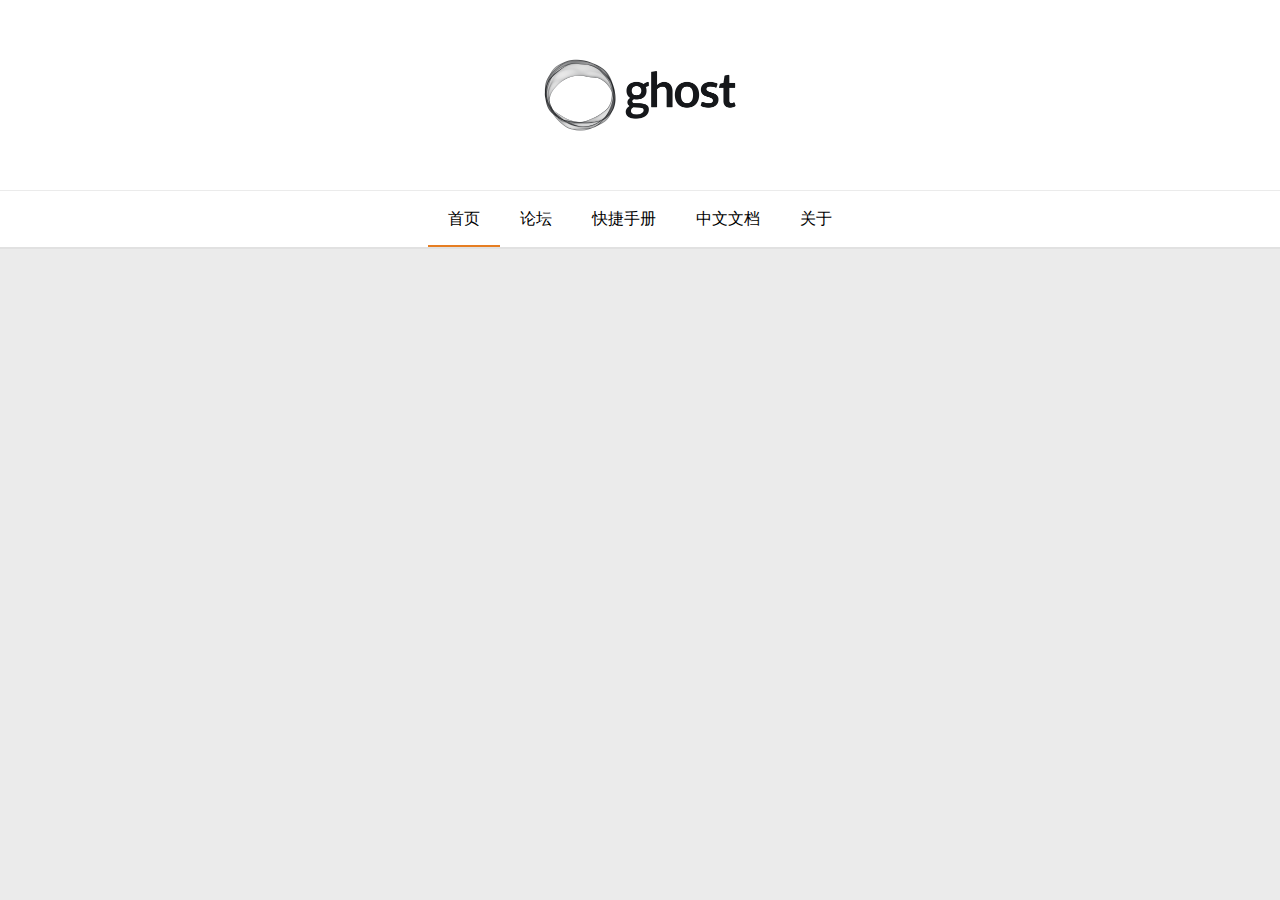
==== ghost-blog/index.html @ e529c0e9 "完成logo和导航栏" ====
<!DOCTYPE html>
<html lang="en">

<head>
  <meta charset="UTF-8">
  <meta http-equiv="X-UA-Compatible" content="IE=edge">
  <meta name="viewport" content="width=device-width, initial-scale=1.0">
  <title>Ghost Blog</title>
  <link rel="stylesheet" href="./iconfont/iconfont.css">
  <style>
    * {
      margin: 0;
      padding: 0;
      box-sizing: border-box;
    }

    a {
      text-decoration: none;
      color: inherit
    }

    ul,
    ol {
      list-style: none;
    }

    body {
      background: #ebebeb;
    }

    .head {
      height: 190px;
      background: #ffffff;
      display: flex;
      align-items: center;
      justify-content: center;
      margin-bottom: 1px;
    }

    .head>img {
      width: 200px;
    }

    .nav {
      background: #fff;
      border-bottom: 2px solid #e1e1e1;
      padding: 0 16px;
    }

    .menu-icon {
      height: 56px;
      display: flex;
      align-items: center;
      justify-content: center;
    }

    .menu-icon i {
      cursor: pointer;
    }

    .menu-items>li {
      height: 56px;
      padding: 0 20px;
      line-height: 56px;
    }

    .menu-items>li.active {
      position: relative;
    }

    .menu-items>li.active::after {
      content: '';
      display: block;
      height: 2px;
      background: #e67e22;
      width: 100%;
      position: absolute;
      left: 0;
      bottom: 0;
    }

    .menu-items,
    #menu-input {
      display: none;
    }

    #menu-input:checked+.menu-items {
      display: block;
    }

    @media (min-width: 768px) {
      .menu-icon {
        display: none;
      }

      .menu-items {
        display: flex !important;
        justify-content: center;
      }
    }
  </style>
</head>

<body>
  <div class="head">
    <img src="./img/ghost-logo.png" alt="">
  </div>
  <div class="nav">
    <div class="menu-icon">
      <label for="menu-input">
        <i class="iconfont icon-zhedie"></i>
      </label>
    </div>
    <input id="menu-input" type="checkbox">
    <ul class="menu-items">
      <li class="active">首页</li>
      <li>论坛</li>
      <li>快捷手册</li>
      <li>中文文档</li>
      <li>关于</li>
    </ul>
  </div>
</body>

</html>
---- ghost-blog/iconfont/iconfont.css ----
@font-face {
  font-family: "iconfont"; /* Project id 2565852 */
  src: url('iconfont.woff2?t=1621780846377') format('woff2'),
       url('iconfont.woff?t=1621780846377') format('woff'),
       url('iconfont.ttf?t=1621780846377') format('truetype');
}

.iconfont {
  font-family: "iconfont" !important;
  font-size: 16px;
  font-style: normal;
  -webkit-font-smoothing: antialiased;
  -moz-osx-font-smoothing: grayscale;
}

.icon-zhedie:before {
  content: "\e659";
}

.icon-wenjianjia:before {
  content: "\e667";
}

.icon-arrow-left:before {
  content: "\e600";
}
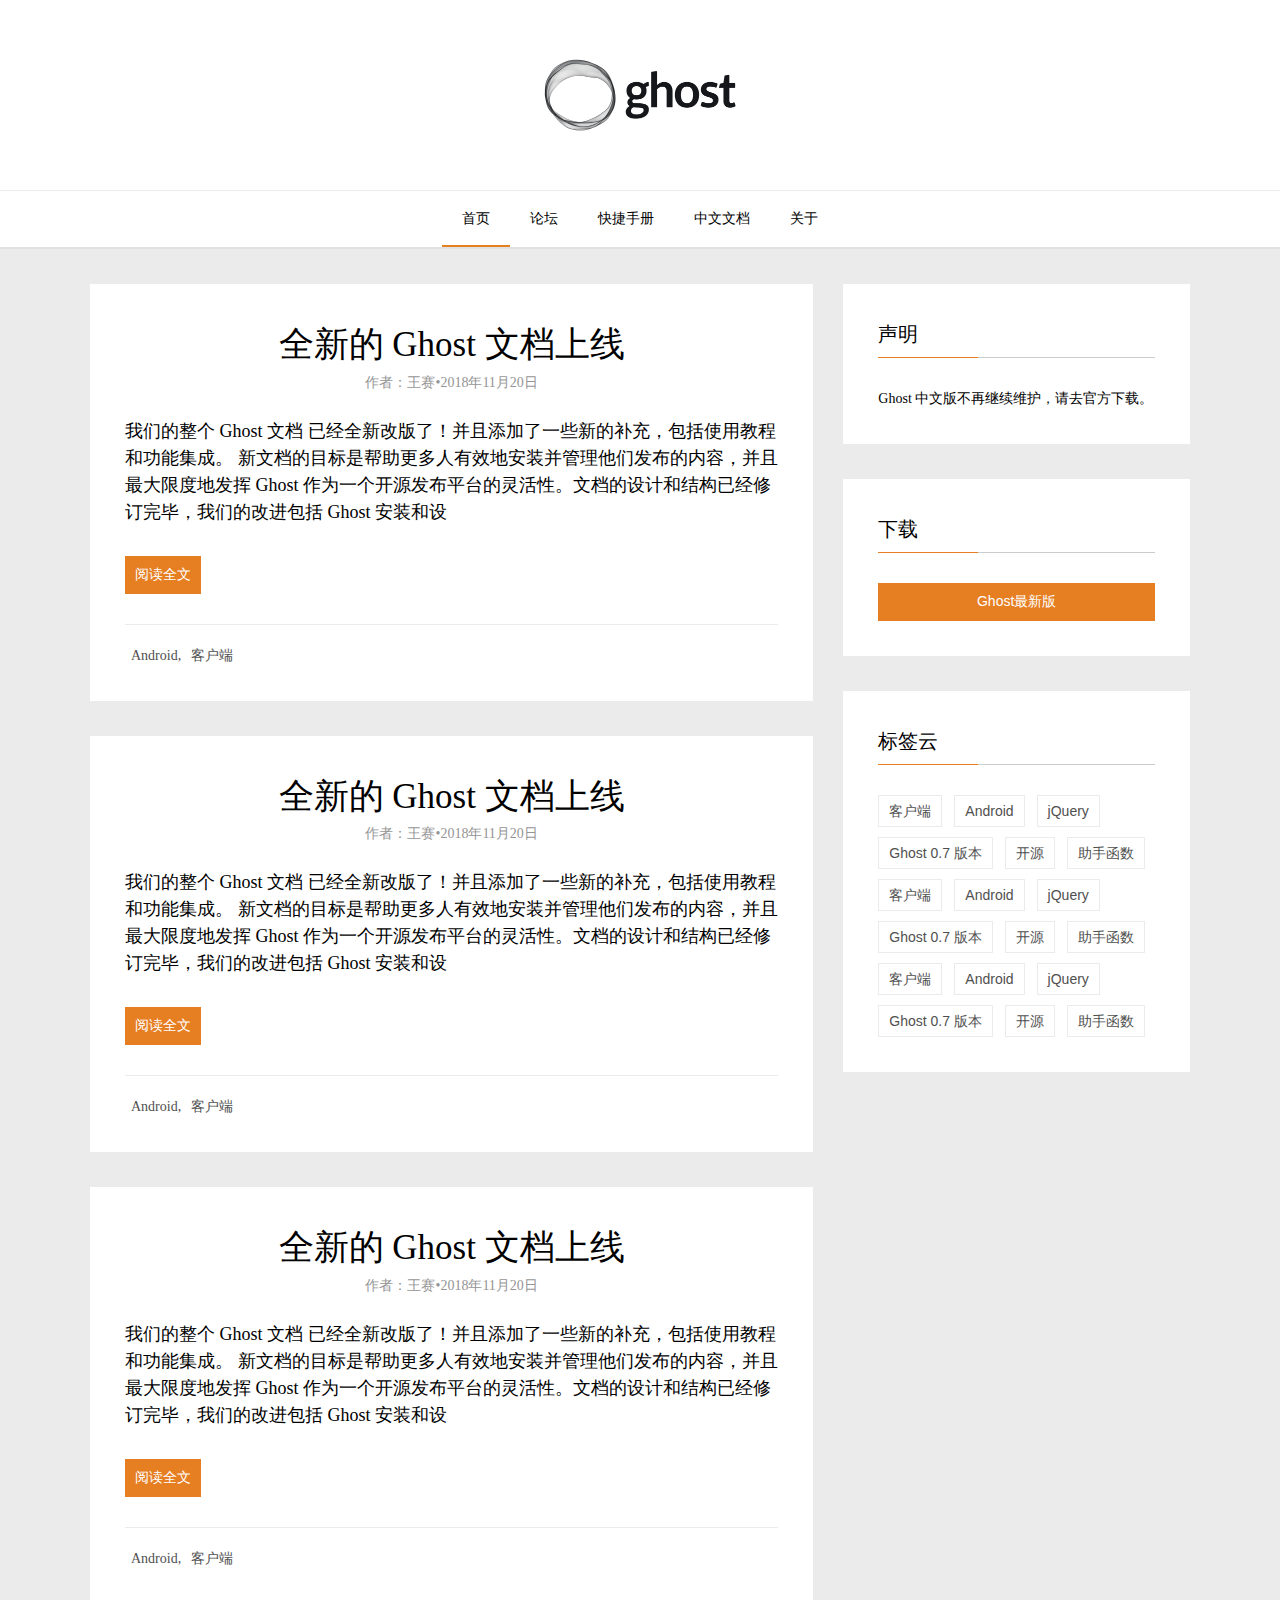
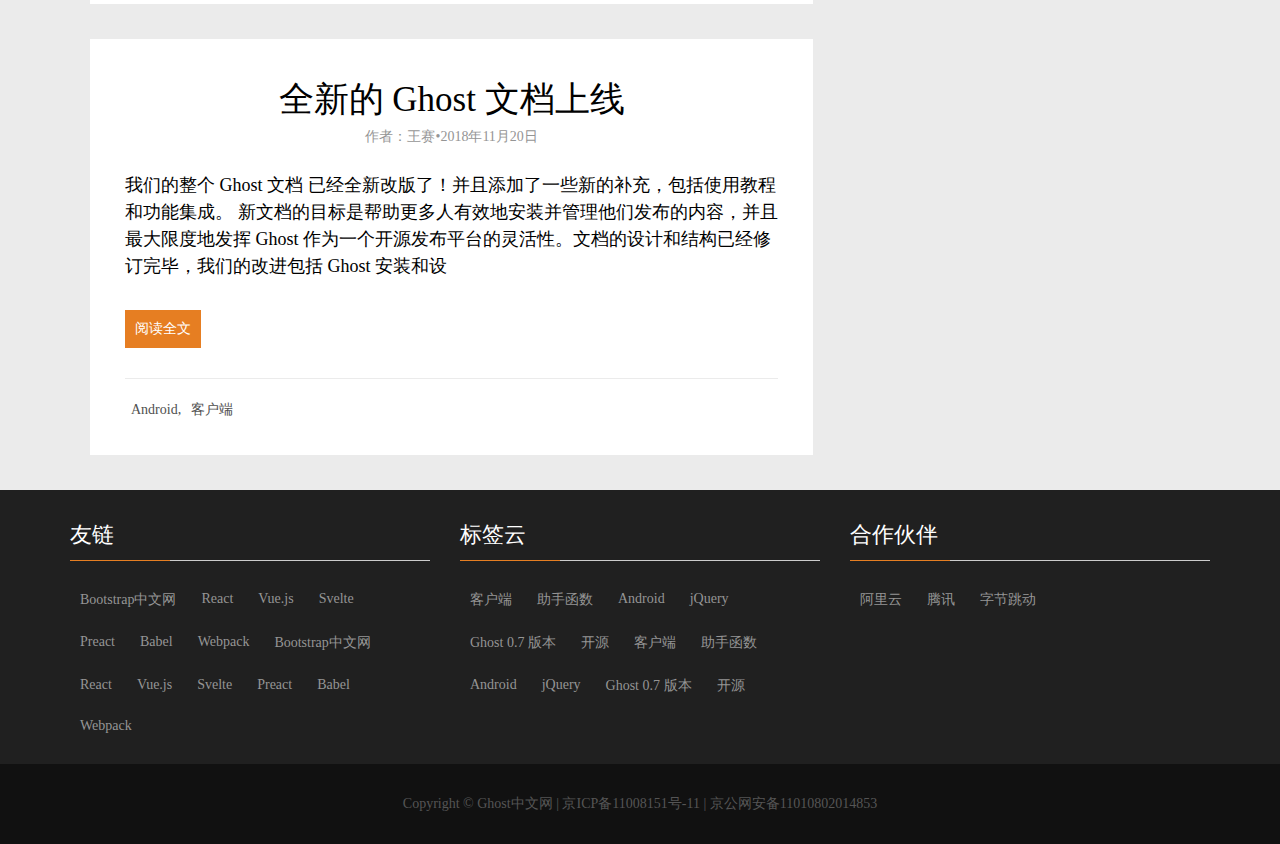
==== commit 0b62b770: "修复links间距" ====
--- a/ghost-blog/index.html
+++ b/ghost-blog/index.html
@@ -6,7 +6,7 @@
   <meta http-equiv="X-UA-Compatible" content="IE=edge">
   <meta name="viewport" content="width=device-width, initial-scale=1.0">
   <title>Ghost Blog</title>
-  <link rel="stylesheet" href="./iconfont/iconfont.css">
+  <link rel="stylesheet" href="//at.alicdn.com/t/font_2964623_s4gx8whnxy.css">
   <style>
     * {
       margin: 0;
@@ -56,12 +56,14 @@
 
     .menu-icon i {
       cursor: pointer;
+      font-size: 20px;
     }
 
     .menu-items>li {
       height: 56px;
       padding: 0 20px;
       line-height: 56px;
+      font-size: 14px;
     }
 
     .menu-items>li.active {
@@ -88,6 +90,161 @@
       display: block;
     }
 
+    main {
+      padding: 0 16px;
+      line-height: 1.5;
+    }
+
+    .article,
+    .other {
+      margin-top: 35px;
+      padding: 35px;
+      background: #fff;
+    }
+
+    .article>h2 {
+      font-size: 35px;
+      font-weight: 400;
+      text-align: center;
+    }
+
+    .info {
+      font-size: 14px;
+      color: #959595;
+      text-align: center;
+    }
+
+    .article>p {
+      margin-top: 25px;
+      font-size: 18px;
+    }
+
+    .article>button {
+      border: none;
+      background: #e67e22;
+      font-size: 14px;
+      padding: 10px;
+      color: white;
+      margin: 30px 0;
+    }
+
+    .article>section {
+      border-top: 1px solid #ebebeb;
+      font-size: 14px;
+      color: #505050;
+      padding-top: 20px;
+    }
+
+    .article>section>span {
+      margin-left: 6px;
+    }
+
+    .others h2 {
+      font-size: 20px;
+      font-weight: normal;
+      border-bottom: 1px solid #cccccc;
+      padding-bottom: 8px;
+      position: relative;
+    }
+
+    .others h2::after {
+      position: absolute;
+      content: '';
+      display: block;
+      left: 0;
+      bottom: -1px;
+      width: 100px;
+      height: 1px;
+      background: #e67e22;
+    }
+
+    .others p {
+      font-size: 14px;
+      margin-top: 30px;
+    }
+
+    .download>button {
+      width: 100%;
+      border: none;
+      background: #e67e22;
+      font-size: 14px;
+      padding: 10px;
+      color: white;
+      margin-top: 30px;
+    }
+
+    .button-wrapper {
+      padding-top: 20px;
+    }
+
+    .button-wrapper>button {
+      border: 1px solid #ebebeb;
+      color: #505050;
+      font-size: 14px;
+      line-height: 30px;
+      padding: 0 10px;
+      background: white;
+      margin: 10px 8px 0 0;
+    }
+
+    footer {
+      height: 80px;
+      font-size: 14px;
+      color: #555555;
+      display: flex;
+      align-items: center;
+      justify-content: center;
+      background: #111111;
+    }
+
+    .links-wrapper {
+      background: #202020;
+      margin-top: 35px;
+    }
+
+    .links {
+      padding: 5px 30px 30px 30px;
+
+      color: #959595;
+    }
+
+    .links h2 {
+      font-size: 22px;
+      font-weight: 500;
+      color: white;
+      border-bottom: 1px solid #cccccc;
+      padding-bottom: 10px;
+      position: relative;
+    }
+
+    .links h2::after {
+      content: '';
+      display: block;
+      position: absolute;
+      left: 0;
+      bottom: -1px;
+      width: 100px;
+      height: 1px;
+      background: #e67e22;
+    }
+
+    .links ul {
+      padding: 5px 10px 0 10px;
+      font-size: 14px;
+      display: flex;
+      flex-wrap: wrap;
+    }
+
+    .links ul>li {
+      white-space: nowrap;
+      margin-right: 25px;
+      margin-top: 25px;
+    }
+
+    .links>div {
+      margin-top: 25px;
+    }
+
     @media (min-width: 768px) {
       .menu-icon {
         display: none;
@@ -96,6 +253,51 @@
       .menu-items {
         display: flex !important;
         justify-content: center;
+      }
+    }
+
+    @media (min-width: 992px) {
+      main {
+        display: grid;
+        grid-template-columns: repeat(12, 1fr);
+        max-width: 880px;
+        margin: 0 auto;
+        padding: 0;
+        column-gap: 30px;
+      }
+
+      main>.articles {
+        grid-area: auto/auto/auto/span 8;
+      }
+
+      main>.others {
+        grid-area: auto/auto/auto/span 4;
+      }
+
+      .links {
+        display: grid;
+        grid-template-columns: repeat(12, 1fr);
+        column-gap: 30px;
+        max-width: 960px;
+        margin: 0 auto;
+      }
+
+      .link-exchange,
+      .partner,
+      .tag-cloud {
+        grid-area: auto/auto/auto/ span 4;
+      }
+
+
+    }
+
+    @media (min-width: 1200px) {
+      main {
+        max-width: 1100px;
+      }
+
+      .links {
+        max-width: 1200px;
       }
     }
   </style>
@@ -108,7 +310,7 @@
   <div class="nav">
     <div class="menu-icon">
       <label for="menu-input">
-        <i class="iconfont icon-zhedie"></i>
+        <i class="iconfont icon-hanbaocaidanzhedie"></i>
       </label>
     </div>
     <input id="menu-input" type="checkbox">
@@ -120,6 +322,150 @@
       <li>关于</li>
     </ul>
   </div>
+  <main>
+    <div class="articles">
+      <div class="article">
+        <h2>全新的 Ghost 文档上线</h2>
+        <div class="info">
+          <span>作者：王赛</span>•<span>2018年11月20日</span>
+        </div>
+        <p>我们的整个 Ghost 文档 已经全新改版了！并且添加了一些新的补充，包括使用教程和功能集成。 新文档的目标是帮助更多人有效地安装并管理他们发布的内容，并且最大限度地发挥 Ghost
+          作为一个开源发布平台的灵活性。文档的设计和结构已经修订完毕，我们的改进包括 Ghost 安装和设</p>
+        <button>阅读全文</button>
+        <section>
+          <i class="iconfont icon-sucai"></i>
+          <span><a href="#">Android</a></span>,
+          <span><a href="#">客户端</a></span>
+        </section>
+      </div>
+      <div class="article">
+        <h2>全新的 Ghost 文档上线</h2>
+        <div class="info">
+          <span>作者：王赛</span>•<span>2018年11月20日</span>
+        </div>
+        <p>我们的整个 Ghost 文档 已经全新改版了！并且添加了一些新的补充，包括使用教程和功能集成。 新文档的目标是帮助更多人有效地安装并管理他们发布的内容，并且最大限度地发挥 Ghost
+          作为一个开源发布平台的灵活性。文档的设计和结构已经修订完毕，我们的改进包括 Ghost 安装和设</p>
+        <button>阅读全文</button>
+        <section>
+          <i class="iconfont icon-sucai"></i>
+          <span><a href="#">Android</a></span>,
+          <span><a href="#">客户端</a></span>
+        </section>
+      </div>
+      <div class="article">
+        <h2>全新的 Ghost 文档上线</h2>
+        <div class="info">
+          <span>作者：王赛</span>•<span>2018年11月20日</span>
+        </div>
+        <p>我们的整个 Ghost 文档 已经全新改版了！并且添加了一些新的补充，包括使用教程和功能集成。 新文档的目标是帮助更多人有效地安装并管理他们发布的内容，并且最大限度地发挥 Ghost
+          作为一个开源发布平台的灵活性。文档的设计和结构已经修订完毕，我们的改进包括 Ghost 安装和设</p>
+        <button>阅读全文</button>
+        <section>
+          <i class="iconfont icon-sucai"></i>
+          <span><a href="#">Android</a></span>,
+          <span><a href="#">客户端</a></span>
+        </section>
+      </div>
+      <div class="article">
+        <h2>全新的 Ghost 文档上线</h2>
+        <div class="info">
+          <span>作者：王赛</span>•<span>2018年11月20日</span>
+        </div>
+        <p>我们的整个 Ghost 文档 已经全新改版了！并且添加了一些新的补充，包括使用教程和功能集成。 新文档的目标是帮助更多人有效地安装并管理他们发布的内容，并且最大限度地发挥 Ghost
+          作为一个开源发布平台的灵活性。文档的设计和结构已经修订完毕，我们的改进包括 Ghost 安装和设</p>
+        <button>阅读全文</button>
+        <section>
+          <i class="iconfont icon-sucai"></i>
+          <span><a href="#">Android</a></span>,
+          <span><a href="#">客户端</a></span>
+        </section>
+      </div>
+    </div>
+    <div class="others">
+      <div class="other statement">
+        <h2>声明</h2>
+        <p>Ghost 中文版不再继续维护，请去官方下载。</p>
+      </div>
+      <div class="other download">
+        <h2>下载</h2>
+        <button>Ghost最新版</button>
+      </div>
+      <div class="other tags">
+        <h2>标签云</h2>
+        <div class="button-wrapper">
+          <button>客户端</button>
+          <button>Android</button>
+          <button>jQuery</button>
+          <button>Ghost 0.7 版本</button>
+          <button>开源</button>
+          <button>助手函数</button>
+          <button>客户端</button>
+          <button>Android</button>
+          <button>jQuery</button>
+          <button>Ghost 0.7 版本</button>
+          <button>开源</button>
+          <button>助手函数</button>
+          <button>客户端</button>
+          <button>Android</button>
+          <button>jQuery</button>
+          <button>Ghost 0.7 版本</button>
+          <button>开源</button>
+          <button>助手函数</button>
+        </div>
+      </div>
+    </div>
+  </main>
+  <div class="links-wrapper">
+    <div class="links">
+      <div class="link-exchange">
+        <h2>友链</h2>
+        <ul>
+          <li><a href="#">Bootstrap中文网</a></li>
+          <li><a href="#">React</a></li>
+          <li><a href="#">Vue.js</a></li>
+          <li><a href="#">Svelte</a></li>
+          <li><a href="#">Preact</a></li>
+          <li><a href="#">Babel</a></li>
+          <li><a href="#">Webpack</a></li>
+          <li><a href="#">Bootstrap中文网</a></li>
+          <li><a href="#">React</a></li>
+          <li><a href="#">Vue.js</a></li>
+          <li><a href="#">Svelte</a></li>
+          <li><a href="#">Preact</a></li>
+          <li><a href="#">Babel</a></li>
+          <li><a href="#">Webpack</a></li>
+        </ul>
+      </div>
+      <div class="tag-cloud">
+        <h2>标签云</h2>
+        <ul>
+          <li><a href="#">客户端</a></li>
+          <li><a href="#">助手函数</a></li>
+          <li><a href="#">Android</a></li>
+          <li><a href="#">jQuery</a></li>
+          <li><a href="#">Ghost 0.7 版本</a></li>
+          <li><a href="#">开源</a></li>
+          <li><a href="#">客户端</a></li>
+          <li><a href="#">助手函数</a></li>
+          <li><a href="#">Android</a></li>
+          <li><a href="#">jQuery</a></li>
+          <li><a href="#">Ghost 0.7 版本</a></li>
+          <li><a href="#">开源</a></li>
+        </ul>
+      </div>
+      <div class="partner">
+        <h2>合作伙伴</h2>
+        <ul>
+          <li><a href="#">阿里云</a></li>
+          <li><a href="#">腾讯</a></li>
+          <li><a href="#">字节跳动</a></li>
+        </ul>
+      </div>
+    </div>
+  </div>
+  <footer>
+    <span>Copyright © Ghost中文网 | 京ICP备11008151号-11 | 京公网安备11010802014853</span>
+  </footer>
 </body>
 
 </html>